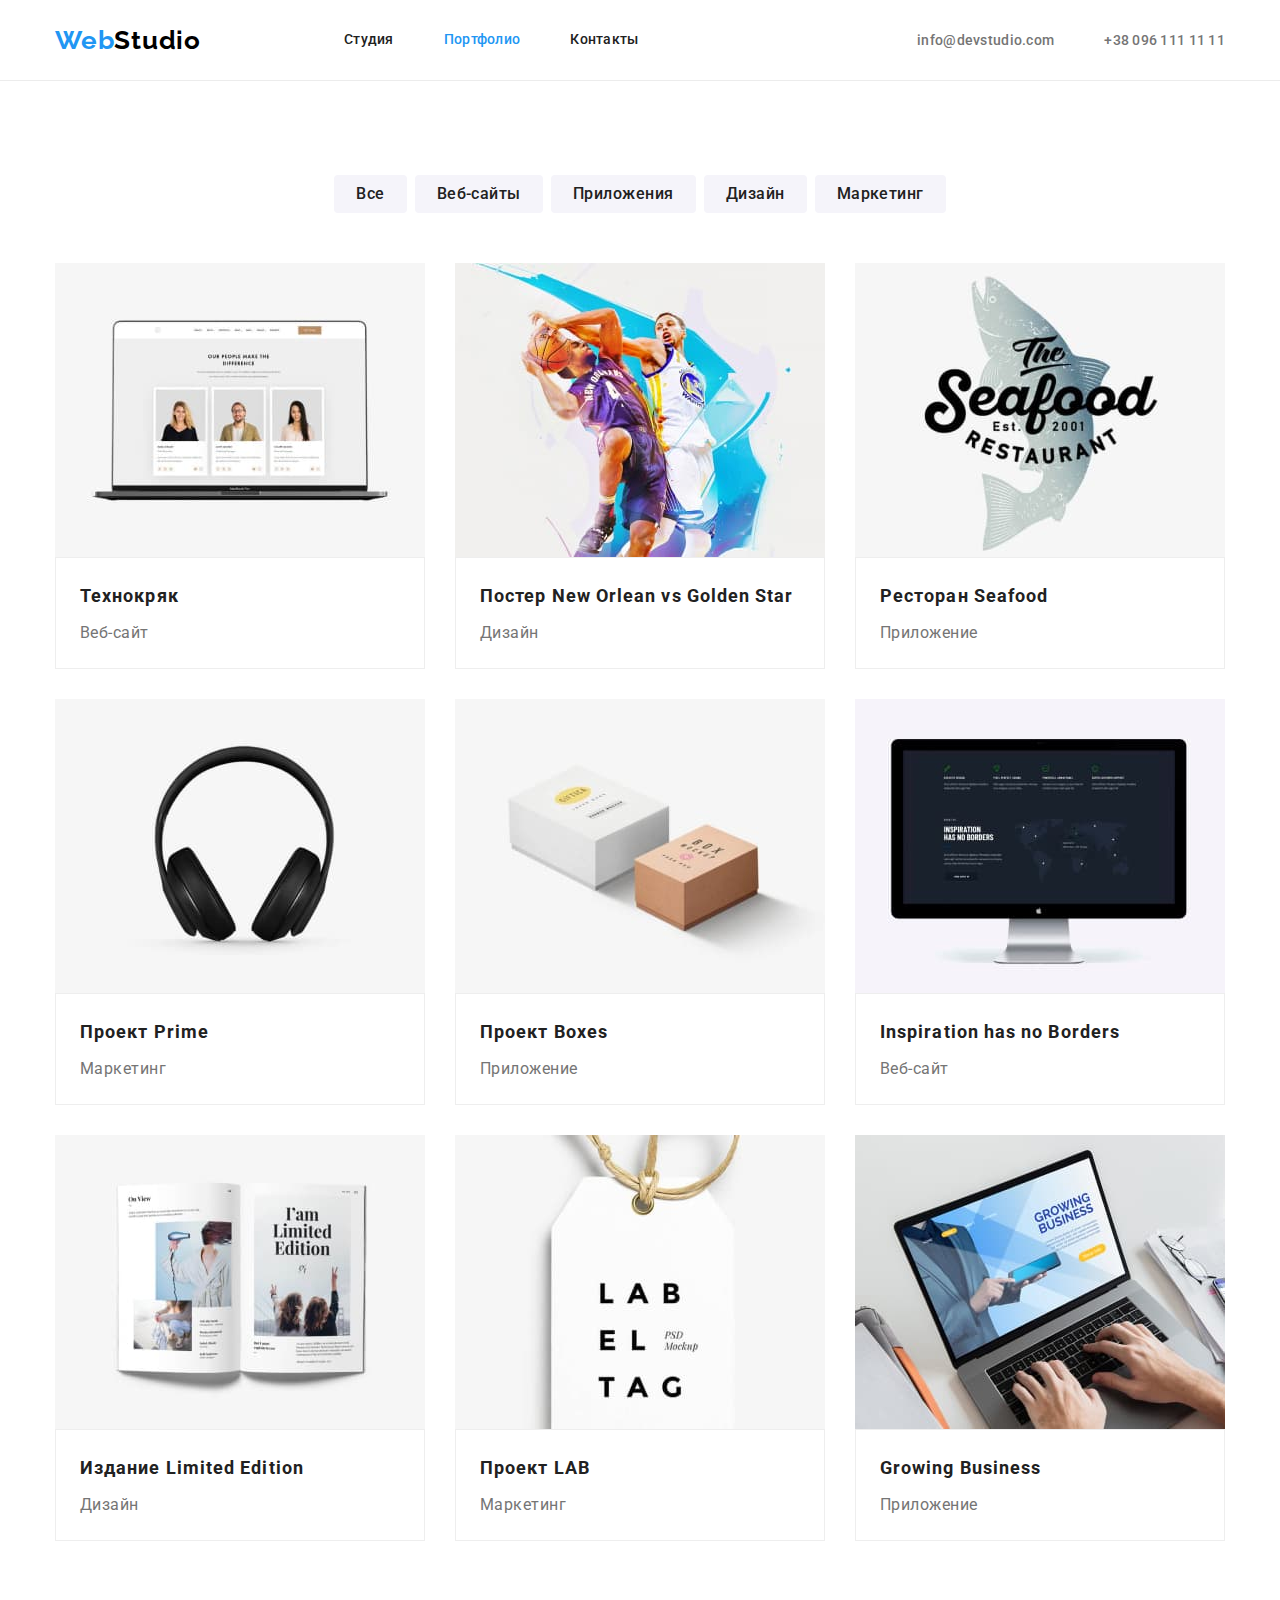
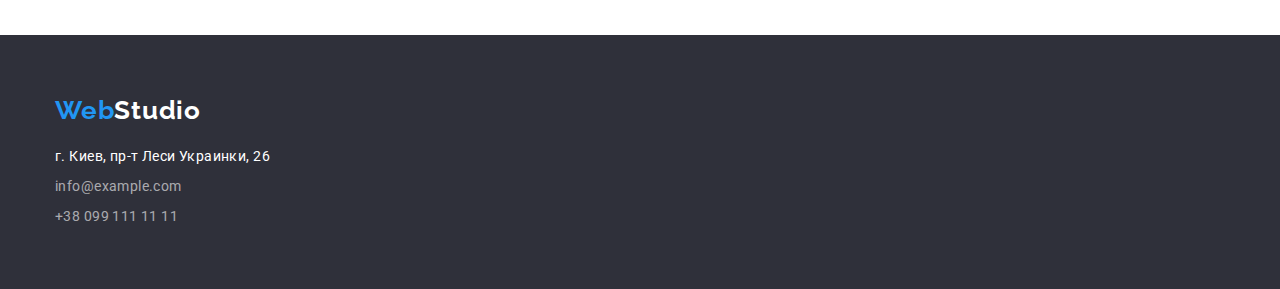
==== portfolio.html @ bd3e3b7b "start" ====
<!DOCTYPE html>
<html lang="ru">

<head>
    <meta charset="UTF-8">
    <meta http-equiv="X-UA-Compatible" content="IE=edge">
    <meta name="viewport" content="width=device-width, initial-scale=1.0">
    <link rel="stylesheet" href="https://cdnjs.cloudflare.com/ajax/libs/modern-normalize/1.1.0/modern-normalize.css" integrity="sha512-Y0MM+V6ymRKN2zStTqzQ227DWhhp4Mzdo6gnlRnuaNCbc+YN/ZH0sBCLTM4M0oSy9c9VKiCvd4Jk44aCLrNS5Q==" crossorigin="anonymous" referrerpolicy="no-referrer" />
    <link rel="preconnect" href="https://fonts.googleapis.com">
    <link rel="preconnect" href="https://fonts.gstatic.com" crossorigin>
    <link href="https://fonts.googleapis.com/css2?family=Raleway:wght@700&family=Roboto:wght@400;500;700;900&display=swap" rel="stylesheet">
    <link rel="stylesheet" href="./css/styles..css">
    <title>Портфолио</title>
</head>
<body class="body">
    <!--Шапка сайта-->
    <header class="header">
        <div class="container header-container">
            <nav class="navigation">
                <ul class="nav-list list">
                    <li class="nav-item">
                        <a class="logo-link link" href="/">
                            <span class="web">Web</span><span class="studio">Studio</span>
                        </a>
                    </li>
                    <li class="nav-item">
                        <a class="nav-item-link link" href="./index.html">
                            Студия
                        </a>
                    </li>
                    <li class="nav-item">
                        <a class="nav-item-link link linkcurrent" href="./portfolio.html">
                            Портфолио
                        </a>
                    </li>
                    <li class="nav-item">
                        <a class="nav-item-link link" href="#">
                            Контакты
                        </a>
                    </li>
                </ul>
            </nav>
            <ul class="contacts-list list">
                <li class="contacts-item">
                    <a class="contacts-item-link link" href="mailto:info@devstudio.com">
                        info@devstudio.com
                    </a>
                </li>
                <li class="contacts-item">
                    <a class="contacts-item-link link" href="tel:+380961111111">
                        +38 096 111 11 11
                    </a>
                </li>
            </ul>
        </div>
    </header>
    <main>
        <!-- Портфолио -->
        <section class="section portfolio">
            <div class="container cards">
                <h1 class="visually-hidden">Портфолио</h1>
                    <!-- Фильтр портфолио -->
                <ul class="portfolio-filter list">
                    <li class="filter-item">
                        <button class="filter-btn" type="button">
                            Все
                        </button>
                    </li>
                    <li class="filter-item">
                        <button class="filter-btn" type="button">
                            Веб-сайты
                        </button>
                    </li>
                    <li class="filter-item">
                        <button class="filter-btn" type="button">
                            Приложения
                        </button>
                    </li>
                    <li class="filter-item">
                        <button class="filter-btn" type="button">
                            Дизайн
                        </button>
                    </li>
                    <li class="filter-item">
                        <button class="filter-btn" type="button">
                            Маркетинг
                        </button>
                    </li>
                </ul>
                <!-- Галерея -->
                <ul class="work-examples-list  list">
                    <li class="examples-list-item">
                        <article>
                            <div class="card-thumb">
                                <img src="./images/tehnocrack(1).jpg" alt="макбук с открытым сайтом Технокряк" width="370" height="294">
                            </div>
                            <div class="card-content">
                                <h2 class="examples-item-title">Технокряк</h2>
                                <p class="examples-item-text">Веб-сайт</p>
                            </div>
                        </article>
                    </li>
                    <li class="examples-list-item">
                        <article>
                            <div class="card-thumb">
                                <img src="./images/posterNewOrleanvsGoldenStar(1).jpg" alt="Постер New Orlean vs Golden Star" width="370" height="294">
                            </div>
                            <div class="card-content">
                                <h2 class="examples-item-title">Постер New Orlean vs Golden Star</h2>
                                <p class="examples-item-text">Дизайн</p>
                            </div>
                        </article>
                    </li>
                    <li class="examples-list-item">
                        <article>
                            <div class="card-thumb">
                                <img src="./images/restoranSeafood(1).jpg" alt="ресторан Seafood" width="370" height="294">
                            </div>
                            <div class="card-content">
                                <h2 class="examples-item-title">Ресторан Seafood</h2>
                                <p class="examples-item-text">Приложение</p>
                            </div>
                        </article>
                    </li>
                    <li class="examples-list-item">
                        <article>
                            <div class="card-thumb">
                                <img src="./images/ProjectPrime(1).jpg" alt="Проект Prime" width="370" height="294">
                            </div>
                            <div class="card-content">
                                <h2 class="examples-item-title">Проект Prime</h2>
                                <p class="examples-item-text">Маркетинг</p>
                            </div>
                        </article>
                    </li>
                    <li class="examples-list-item">
                        <article>
                            <div class="card-thumb">
                                <img src="./images/ProjectBoxes(1).jpg" alt="Проект Boxes" width="370" height="294">
                            </div>
                            <div class="card-content">
                                <h2 class="examples-item-title">Проект Boxes</h2>
                                <p class="examples-item-text">Приложение</p>
                            </div>
                        </article>
                    </li>
                    <li class="examples-list-item">
                        <article>
                            <div class="card-thumb">
                                <img src="./images/InspirationHasNoBorders(1).jpg" alt="Inspiration has no Borders" width="370" height="294">
                            </div>
                            <div class="card-content">
                                <h2 class="examples-item-title">Inspiration has no Borders</h2>
                                <p class="examples-item-text">Веб-сайт</p>
                            </div>
                        </article>
                    </li>
                    <li class="examples-list-item">
                        <article>
                            <div class="card-thumb">
                                <img src="./images/isdanieLimitedEdition(1).jpg" alt="Издание Limited Edition" width="370" height="294">
                            </div>
                            <div class="card-content">
                                <h2 class="examples-item-title">Издание Limited Edition</h2>
                                <p class="examples-item-text">Дизайн</p>
                            </div>
                        </article>
                    </li>
                    <li class="examples-list-item">
                        <article>
                            <div class="card-thumb">
                                <img src="./images/ProjectLAB(1).jpg" alt="Проект LAB" width="370" height="294">
                            </div>
                            <div class="card-content">
                                <h2 class="examples-item-title">Проект LAB</h2>
                                <p class="examples-item-text">Маркетинг</p>
                            </div>
                        </article>
                    </li>
                    <li class="examples-list-item">
                        <article>
                            <div class="card-thumb">
                                <img src="./images/GrowingBusiness(1).jpg" alt="Growing Business" width="370" height="294">
                            </div>
                            <div class="card-content">
                                <h2 class="examples-item-title">Growing Business</h2>
                                <p class="examples-item-text">Приложение</p>
                            </div>
                        </article>
                    </li>
                </ul>
            </div>
        </section>
    </main>
    <!--Футер-->
    <footer class="footer">
        <div class="container">
            <a class="footer-logo-link logo-link link" href="/"><span class="web">Web</span><span class="footer-studio">Studio</span></a>
            <address class="address">
                <ul class="address-list list">
                    <li class="address-item">
                        <a class="address-item-link link address-text" href="#">г. Киев, пр-т Леси Украинки, 26</a>
                    </li>
                    <li class="address-item">
                        <a class="address-item-link link" href="mailto:info@example.com">info@example.com</a>
                    </li>
                    <li class="address-item">
                        <a class="address-item-link link footer-tel" href="tel:+380991111111">+38 099 111 11 11</a>
                    </li>
                </ul>
            </address>
        </div>
    </footer>
</body>
</html>
---- css/styles..css ----
/* INDEX OR STUDIO */

:root {
  --body-bg-color: #ffffff;
  --body-color: #757575;

  --title-text-color: #212121;

  --accent-color: #2196f3;
  --accent-text-color: #ffffff;

  --hero-text-color: #ffffff;
  --hero-bg-color: #2f303a;
  --hero-button-color: #ffffff;
  --hero-button-bg-color: #2196f3;

  --nav-link-color: #212121;
  --contact-link-color: #757575;
  --btn-text-color: #212121;
  --header-border-bottom: #ececec;

  --team-bg-color: #f5f4fa;
  --team-card-background: #ffffff;

  --footer-bg-color: #2f303a;
  --footer-address-text: #ffffff;
  --footer-studio-color: #ffffff;
  --black: #000000;

  --btn-box-shadow: 0px 3px 1px rgba(0, 0, 0, 0.1), 0px 1px 2px rgba(0, 0, 0, 0.08),
    0px 2px 2px rgba(0, 0, 0, 0.12);
  --hero-button-shadow: 0px 4px 4px rgba(0, 0, 0, 0.15);

  --products-shadow: 0px 1px 1px rgba(0, 0, 0, 0.12), 0px 4px 4px rgba(0, 0, 0, 0.06),
    1px 4px 6px rgba(0, 0, 0, 0.16);

  --btn-border-radius: 4px;

  --filter-btn-background: #f5f4fa;

  --examples-list-item-border: #eeeeee;
  --card-content-border: #eeeeee;
}

p,
h1,
h2,
h3,
h4,
h5,
h6,
ul {
  margin: 0;
  padding: 0;
}

button {
  cursor: pointer;
  border: none;
  outline: none;
}

img {
  display: block;
  max-width: 100%;
  height: auto;
}

.container {
  width: 1200px;
  padding-left: 15px;
  padding-right: 15px;
  margin: 0 auto;
}

.section {
  padding-top: 94px;
  padding-bottom: 94px;
}

body {
  background-color: var(--body-bg-color);
  color: var(--body-color);
  font-family: Roboto, sans-serif;
}

.list {
  list-style: none;
}

.link {
  text-decoration: none;
  outline: none;
}

.visually-hidden {
  position: absolute;
  white-space: nowrap;
  width: 1px;
  height: 1px;
  overflow: hidden;
  border: 0;
  padding: 0;
  clip: rect(0 0 0 0);
  clip-path: inset(50%);
  margin: -1px;
}

/* HEADER-NAVIGATION */

.web {
  color: var(--accent-color);
}

.studio {
  color: var(--black);
}

.logo-link {
  display: block;
  font-family: Raleway, sans-serif;
  font-style: normal;
  font-weight: 700;
  font-size: 26px;
  line-height: 1.19;
  letter-spacing: 0.03em;
  margin-right: 93px;
}

.header {
  border-bottom: 1px solid var(--header-border-bottom);
  /* height: 80px; */

  align-content: center;
}

.header-container {
  display: flex;
  /* height: 100%; */
  align-items: stretch;
}

.navigation {
  display: flex;
  align-items: center;
}

.nav-list {
  display: flex;
  align-items: center;
}

.nav-item-link {
  display: block;
  color: var(--nav-link-color);
  font-weight: 500;
  font-size: 14px;
  line-height: 1.14;
  letter-spacing: 0.02em;
  /* height: 100%; */

  padding-top: 32px;
  padding-bottom: 32px;
}
.nav-item:last-child {
  margin-right: 0px;
}

.nav-item {
  margin-right: 50px;
}

.nav-item-link:hover,
.contacts-item-link:hover,
.nav-item-link:focus,
.contacts-item-link:focus {
  color: var(--accent-color);
}

.linkcurrent {
  color: var(--accent-color);
}

.contacts-list {
  margin-left: auto;
  display: flex;
  align-items: center;

  justify-content: center;
}

.contacts-item:not(:last-child) {
  margin-right: 50px;
}

.contacts-item-link {
  font-weight: 500;
  font-size: 14px;
  line-height: 1.14;
  letter-spacing: 0.02em;
  color: var(--contact-link-color);
  padding-top: 32px;
  padding-bottom: 32px;

  text-align: center;
}

/* HERO */

.hero {
  background-color: var(--hero-bg-color);
  padding: 0;
  padding-top: 200px;
  padding-bottom: 200px;
}

.hero-text {
  font-weight: 900;
  font-size: 44px;
  line-height: 1.36;
  text-align: center;
  letter-spacing: 0.06em;
  text-transform: uppercase;
  color: var(--hero-text-color);
  width: 696px;
  margin: 0 auto 30px;
}

.hero-button {
  font-family: inherit;
  font-weight: 700;
  font-size: 16px;
  line-height: 1.88;
  letter-spacing: 0.06em;
  color: var(--hero-button-color);
  min-width: 200px;
  height: 50px;
  display: flex;
  justify-content: center;
  align-items: center;
  margin: 0 auto;
  background-color: var(--hero-button-bg-color);
  border-radius: var(--btn-border-radius);
  box-shadow: var(--hero-button-shadow);
}

.hero-button:hover,
.hero-button:focus {
  /* background-color: var(--accent-color);
  color: var(--accent-text-color); */
}

/* features */

.features {
}

.features-list {
  display: flex;
  flex-wrap: wrap;
  margin-right: -30px;
  margin-bottom: -30px;
}
.features-item {
  flex-basis: calc(100% / 4 - 30px);
}
.features-item:not(:last-child) {
  margin-right: 30px;
  margin-bottom: 30px;
}

.features-title {
  font-weight: 700;
  font-size: 14px;
  line-height: 1.14;
  letter-spacing: 0.03em;
  text-transform: uppercase;
  color: var(--title-text-color);
  margin-bottom: 10px;
}

.features-item-text {
  font-size: 14px;
  line-height: 1.71;
  letter-spacing: 0.03em;
}

/* OUR WORK */

.our-work {
  padding: 0;
  padding-bottom: 94px;
}

.our-work-title {
  font-weight: 700;
  font-size: 36px;
  line-height: 1.17;
  text-align: center;
  letter-spacing: 0.03em;
  color: var(--title-text-color);
  margin-bottom: 50px;
}

.our-work-list {
  display: flex;
  flex-wrap: wrap;
  margin-right: -30px;
  margin-bottom: -30px;
}

.our-work-item {
  flex-basis: calc(100% / 3 - 30px);
}

.our-work-item:not(:last-child) {
  margin-right: 30px;
  margin-bottom: 30px;
}

/* TEAM */

.team {
  background-color: var(--team-bg-color);
}

.team-title {
  font-weight: 700;
  font-size: 36px;
  line-height: 1.17;
  text-align: center;
  letter-spacing: 0.03em;
  color: var(--title-text-color);
  margin-bottom: 50px;
}

.team-list {
  display: flex;
  flex-wrap: wrap;
  margin-right: -30px;
  margin-bottom: -30px;
}

.team-item:not(:last-child) {
  margin-right: 30px;
  margin-bottom: 30px;
}

.team-item {
  flex-basis: calc(100% / 4 - 30px);
}

.team-card {
  display: block;

  width: 270px;
  height: 368px;

  background: var(--team-card-background);
  box-shadow: 0px 1px 3px rgba(0, 0, 0, 0.12), 0px 1px 1px rgba(0, 0, 0, 0.14),
    0px 2px 1px rgba(0, 0, 0, 0.2);
  border-radius: 0px 0px 4px 4px;
}

.card-text {
  /* font-size: 16px; */
  line-height: 1.19;
  text-align: center;
  letter-spacing: 0.03em;
  padding: 30px 10px;
}

.team-item-title {
  font-size: 16px;
  font-weight: 500;
  color: var(--title-text-color);
}

.team-item-desc {
  font-size: 16px;
  margin-top: 10px;
}

/* FOOTER */

.footer {
  display: block;
  background-color: var(--footer-bg-color);
  padding-top: 60px;
  padding-bottom: 60px;
}

.address-list {
  display: block;
}

.footer-logo-link {
  margin: 0;
  margin-bottom: 20px;
}

.address-item-link {
  display: block;
  font-style: normal;
  font-weight: 400;
  font-size: 14px;
  line-height: 1.71;
  letter-spacing: 0.03em;
  color: rgba(255, 255, 255, 0.6);
}

.address-text {
  font-style: normal;
  font-weight: 400;
  font-size: 14px;
  line-height: 1.71;
  letter-spacing: 0.03em;
  color: var(--footer-address-text);
}

.address-item:last-child {
  margin-bottom: 0;
}

.address-item {
  margin-bottom: 6px;
}

.address-item-link:hover,
.address-item-link:focus {
  color: var(--accent-color);
}

.footer-studio {
  color: var(--footer-studio-color);
  font-family: Raleway, sans-serif;
  font-style: normal;
  font-weight: 700;
  font-size: 26px;
  line-height: 1.19;
  letter-spacing: 0.03em;
}

/* PORTFOLIO */

.portfolio {
  display: block;
  /* padding: 94px 0; */
}

/* FILTER BTN */

.portfolio-filter {
  display: flex;
  flex-wrap: wrap;
  justify-content: center;
  margin-right: -8px;
  /* margin-bottom: -8px; */
  min-width: 611px;
}

.filter-item {
  display: inline-flex;
  margin-right: 8px;
  /* margin-bottom: 8px; */
}

.filter-btn {
  cursor: pointer;
  font-family: inherit;
  font-weight: 500;
  font-size: 16px;
  line-height: 1.62;
  text-align: center;
  letter-spacing: 0.03em;
  color: var(--btn-text-color);
  background: var(--filter-btn-background);
  padding: 6px 22px;

  /* box-shadow: var(--btn-box-shadow); */
  border-radius: var(--btn-border-radius);
}

.filter-btn:hover,
.filter-btn:focus {
  background-color: var(--accent-color);
  color: var(--accent-text-color);
  box-shadow: var(--btn-box-shadow);
}

/* GALLERY */

.work-examples-list {
  display: flex;

  flex-wrap: wrap;
  margin-top: 50px;
  margin-right: -30px;
  margin-bottom: -30px;
}

.examples-list-item {
  flex-basis: calc(100% / 3 - 30px);
  margin-right: 30px;
  margin-bottom: 30px;
}

.card-thumb {
}

.card-content {
  padding: 20px 24px;
  border: 1px solid var(--card-content-border);
}

.examples-item-title {
  font-weight: 700;
  font-size: 18px;
  line-height: 2;
  letter-spacing: 0.06em;
  color: var(--title-text-color);
  margin-bottom: 4px;
}

.examples-item-text {
  font-size: 16px;
  line-height: 1.87;
  letter-spacing: 0.03em;
}
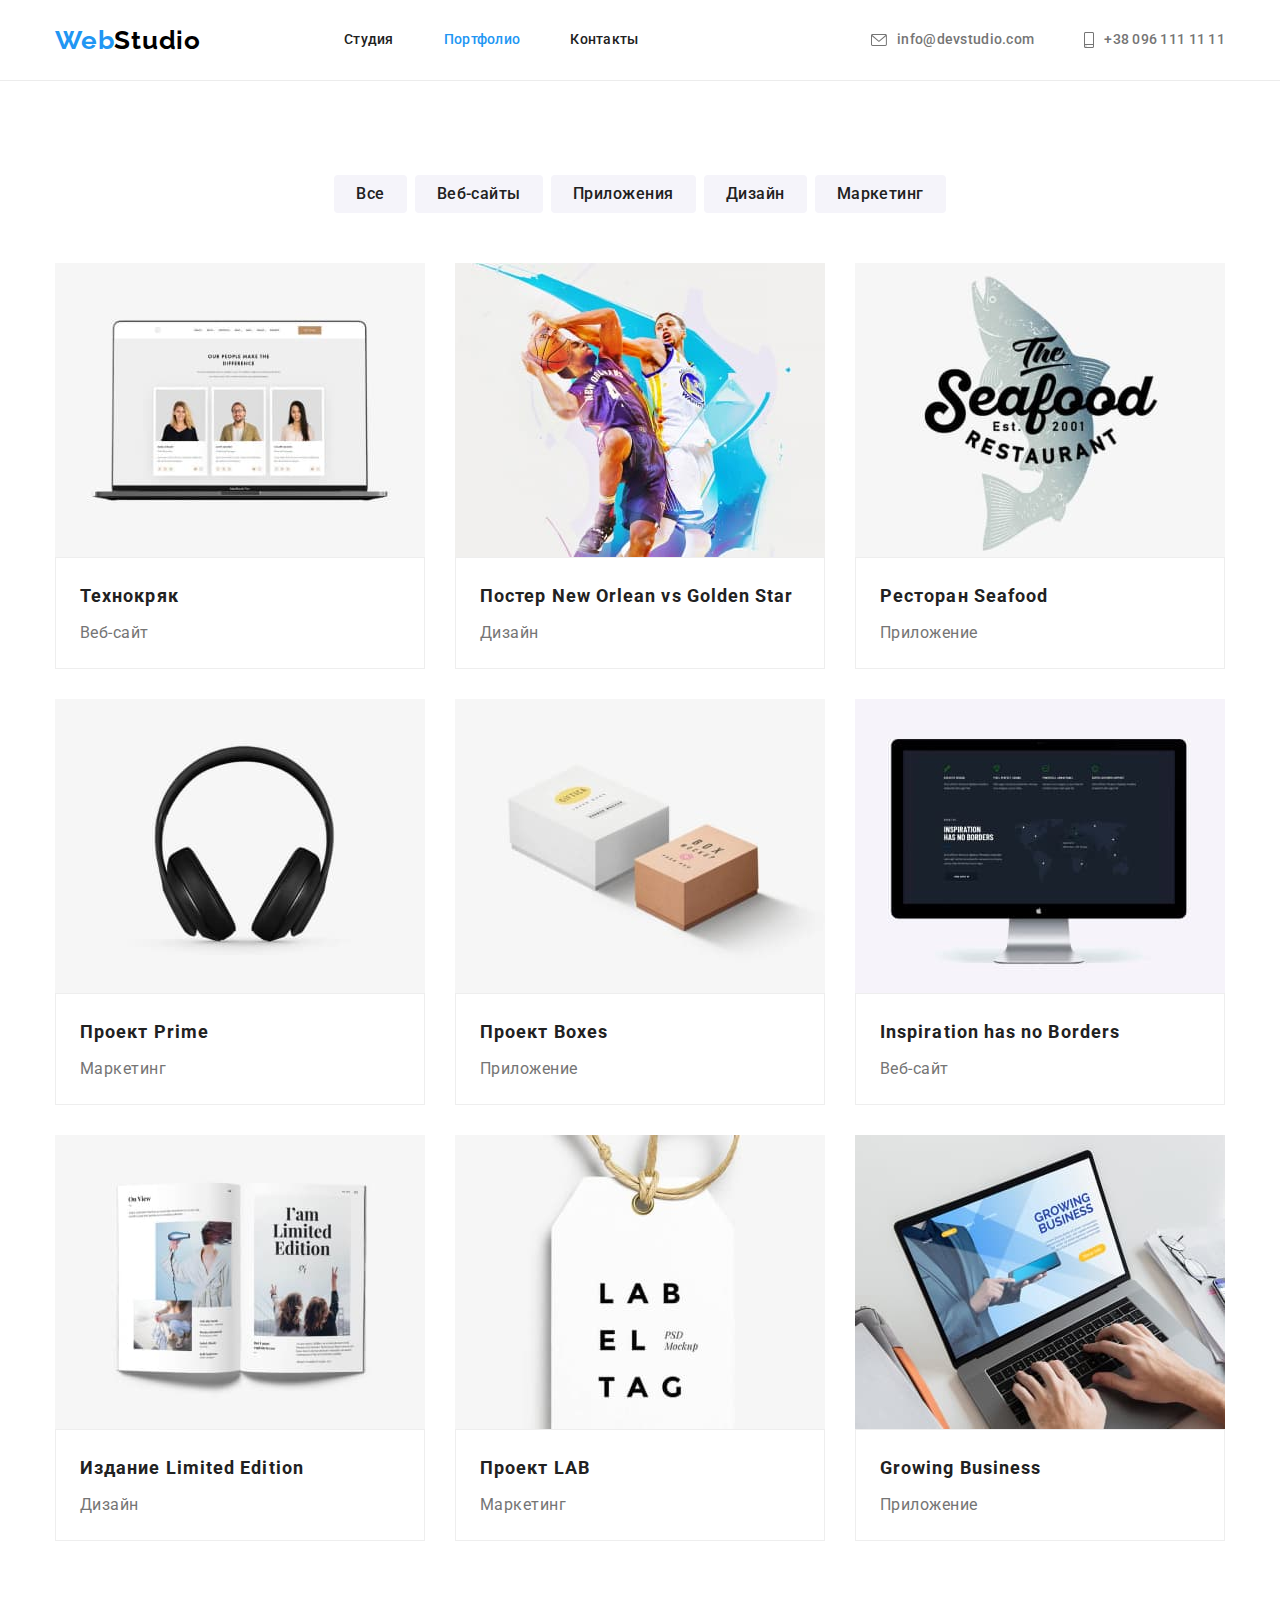
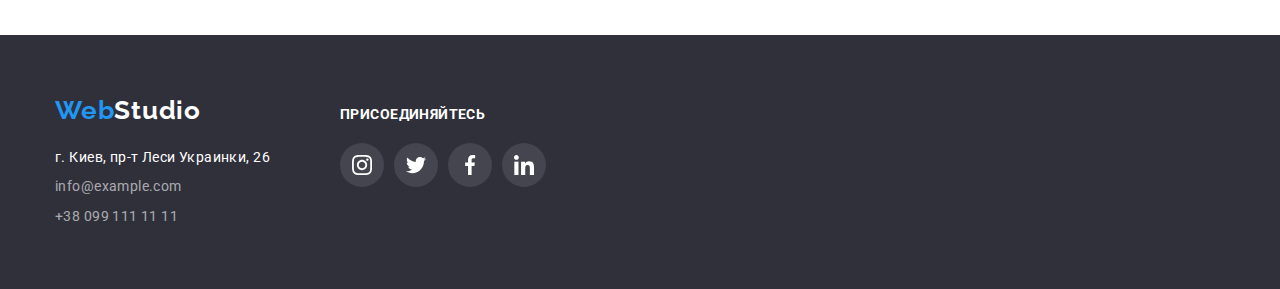
==== commit d2d849d0: "final fix before mentor" ====
--- a/portfolio.html
+++ b/portfolio.html
@@ -43,11 +43,17 @@
             <ul class="contacts-list list">
                 <li class="contacts-item">
                     <a class="contacts-item-link link" href="mailto:info@devstudio.com">
+                        <svg class="contacts-social-icon" width="16" height="12">
+                            <use href="./images/icons.svg#icon-envelope"></use>
+                        </svg>
                         info@devstudio.com
                     </a>
                 </li>
                 <li class="contacts-item">
                     <a class="contacts-item-link link" href="tel:+380961111111">
+                        <svg class="contacts-social-icon" width="10" height="16">
+                            <use href="./images/icons.svg#icon-smartphone"></use>
+                        </svg>
                         +38 096 111 11 11
                     </a>
                 </li>
@@ -89,8 +95,8 @@
                 </ul>
                 <!-- Галерея -->
                 <ul class="work-examples-list  list">
-                    <li class="examples-list-item">
-                        <article>
+                    <li class="examples-list-item list">
+                        <a href="" class="examples-list-link link">
                             <div class="card-thumb">
                                 <img src="./images/tehnocrack(1).jpg" alt="макбук с открытым сайтом Технокряк" width="370" height="294">
                             </div>
@@ -98,95 +104,95 @@
                                 <h2 class="examples-item-title">Технокряк</h2>
                                 <p class="examples-item-text">Веб-сайт</p>
                             </div>
-                        </article>
-                    </li>
-                    <li class="examples-list-item">
-                        <article>
-                            <div class="card-thumb">
-                                <img src="./images/posterNewOrleanvsGoldenStar(1).jpg" alt="Постер New Orlean vs Golden Star" width="370" height="294">
+                        </a>
+                    </li>
+                    <li class="examples-list-item list">
+                        <a href="" class="examples-list-link link">
+                            <div class="card-thumb">
+                                <img src="./images/poster-new-orlean-vs-golden-star1.jpg" alt="Постер New Orlean vs Golden Star" width="370" height="294">
                             </div>
                             <div class="card-content">
                                 <h2 class="examples-item-title">Постер New Orlean vs Golden Star</h2>
                                 <p class="examples-item-text">Дизайн</p>
                             </div>
-                        </article>
-                    </li>
-                    <li class="examples-list-item">
-                        <article>
-                            <div class="card-thumb">
-                                <img src="./images/restoranSeafood(1).jpg" alt="ресторан Seafood" width="370" height="294">
+                        </a>
+                    </li>
+                    <li class="examples-list-item">
+                        <a href="" class="examples-list-link link">
+                            <div class="card-thumb">
+                                <img src="./images/restoran-seafood1.jpg" alt="ресторан Seafood" width="370" height="294">
                             </div>
                             <div class="card-content">
                                 <h2 class="examples-item-title">Ресторан Seafood</h2>
                                 <p class="examples-item-text">Приложение</p>
                             </div>
-                        </article>
-                    </li>
-                    <li class="examples-list-item">
-                        <article>
-                            <div class="card-thumb">
-                                <img src="./images/ProjectPrime(1).jpg" alt="Проект Prime" width="370" height="294">
+                        </a>
+                    </li>
+                    <li class="examples-list-item">
+                        <a href="" class="examples-list-link link">
+                            <div class="card-thumb">
+                                <img src="./images/project-prime1.jpg" alt="Проект Prime" width="370" height="294">
                             </div>
                             <div class="card-content">
                                 <h2 class="examples-item-title">Проект Prime</h2>
                                 <p class="examples-item-text">Маркетинг</p>
                             </div>
-                        </article>
-                    </li>
-                    <li class="examples-list-item">
-                        <article>
-                            <div class="card-thumb">
-                                <img src="./images/ProjectBoxes(1).jpg" alt="Проект Boxes" width="370" height="294">
+                        </a>
+                    </li>
+                    <li class="examples-list-item">
+                        <a href="" class="examples-list-link link">
+                            <div class="card-thumb">
+                                <img src="./images/project-boxes1.jpg" alt="Проект Boxes" width="370" height="294">
                             </div>
                             <div class="card-content">
                                 <h2 class="examples-item-title">Проект Boxes</h2>
                                 <p class="examples-item-text">Приложение</p>
                             </div>
-                        </article>
-                    </li>
-                    <li class="examples-list-item">
-                        <article>
-                            <div class="card-thumb">
-                                <img src="./images/InspirationHasNoBorders(1).jpg" alt="Inspiration has no Borders" width="370" height="294">
+                        </a>
+                    </li>
+                    <li class="examples-list-item">
+                        <a href="" class="examples-list-link link">
+                            <div class="card-thumb">
+                                <img src="./images/inspiration-has-no-borders1.jpg" alt="Inspiration has no Borders" width="370" height="294">
                             </div>
                             <div class="card-content">
                                 <h2 class="examples-item-title">Inspiration has no Borders</h2>
                                 <p class="examples-item-text">Веб-сайт</p>
                             </div>
-                        </article>
-                    </li>
-                    <li class="examples-list-item">
-                        <article>
-                            <div class="card-thumb">
-                                <img src="./images/isdanieLimitedEdition(1).jpg" alt="Издание Limited Edition" width="370" height="294">
+                        </a>
+                    </li>
+                    <li class="examples-list-item">
+                        <a href="" class="examples-list-link link">
+                            <div class="card-thumb">
+                                <img src="./images/isdanie-limited-edition1.jpg" alt="Издание Limited Edition" width="370" height="294">
                             </div>
                             <div class="card-content">
                                 <h2 class="examples-item-title">Издание Limited Edition</h2>
                                 <p class="examples-item-text">Дизайн</p>
                             </div>
-                        </article>
-                    </li>
-                    <li class="examples-list-item">
-                        <article>
-                            <div class="card-thumb">
-                                <img src="./images/ProjectLAB(1).jpg" alt="Проект LAB" width="370" height="294">
+                        </a>
+                    </li>
+                    <li class="examples-list-item">
+                        <a href="" class="examples-list-link link">
+                            <div class="card-thumb">
+                                <img src="./images/project-lab1.jpg" alt="Проект LAB" width="370" height="294">
                             </div>
                             <div class="card-content">
                                 <h2 class="examples-item-title">Проект LAB</h2>
                                 <p class="examples-item-text">Маркетинг</p>
                             </div>
-                        </article>
-                    </li>
-                    <li class="examples-list-item">
-                        <article>
-                            <div class="card-thumb">
-                                <img src="./images/GrowingBusiness(1).jpg" alt="Growing Business" width="370" height="294">
+                        </a>
+                    </li>
+                    <li class="examples-list-item">
+                        <a href="" class="examples-list-link link">
+                            <div class="card-thumb">
+                                <img src="./images/growing-business1.jpg" alt="Growing Business" width="370" height="294">
                             </div>
                             <div class="card-content">
                                 <h2 class="examples-item-title">Growing Business</h2>
                                 <p class="examples-item-text">Приложение</p>
                             </div>
-                        </article>
+                        </a>
                     </li>
                 </ul>
             </div>
@@ -194,21 +200,59 @@
     </main>
     <!--Футер-->
     <footer class="footer">
-        <div class="container">
-            <a class="footer-logo-link logo-link link" href="/"><span class="web">Web</span><span class="footer-studio">Studio</span></a>
-            <address class="address">
-                <ul class="address-list list">
-                    <li class="address-item">
-                        <a class="address-item-link link address-text" href="#">г. Киев, пр-т Леси Украинки, 26</a>
-                    </li>
-                    <li class="address-item">
-                        <a class="address-item-link link" href="mailto:info@example.com">info@example.com</a>
-                    </li>
-                    <li class="address-item">
-                        <a class="address-item-link link footer-tel" href="tel:+380991111111">+38 099 111 11 11</a>
-                    </li>
-                </ul>
-            </address>
+        <div class="container footer-container">
+            <div class="footer-address">
+                <a class="footer-logo-link logo-link link" href="/"><span class="web">Web</span><span
+                        class="footer-studio">Studio</span></a>
+                <address class="address">
+                    <ul class="address-list list">
+                        <li class="address-item">
+                            <a class="address-item-link link address-text" href="#">г. Киев, пр-т Леси Украинки, 26</a>
+                        </li>
+                        <li class="address-item">
+                            <a class="address-item-link link" href="mailto:info@example.com">info@example.com</a>
+                        </li>
+                        <li class="address-item">
+                            <a class="address-item-link link footer-tel" href="tel:+380991111111">+38 099 111 11 11</a>
+                        </li>
+                    </ul>
+                </address>
+            </div>
+            <div class="footer-social">
+                <h3 class="footer-social-title">
+                    присоединяйтесь
+                </h3>
+                <ul class="footer-social-list list">
+                    <li class="footer-social-item">
+                        <a href="" class="footer-social-link link">
+                            <svg class="footer-social-icon" width="20" height="20">
+                                <use href="./images/icons.svg#icon-instagram"></use>
+                            </svg>
+                        </a>
+                    </li>
+                    <li class="footer-social-item">
+                        <a href="" class="footer-social-link link">
+                            <svg class="footer-social-icon" width="20" height="20">
+                                <use href="./images/icons.svg#icon-twitter"></use>
+                            </svg>
+                        </a>
+                    </li>
+                    <li class="footer-social-item">
+                        <a href="" class="footer-social-link link">
+                            <svg class="footer-social-icon" width="20" height="20">
+                                <use href="./images/icons.svg#icon-facebook"></use>
+                            </svg>
+                        </a>
+                    </li>
+                    <li class="footer-social-item">
+                        <a href="" class="footer-social-link link">
+                            <svg class="footer-social-icon" width="20" height="20">
+                                <use href="./images/icons.svg#icon-linkedin"></use>
+                            </svg>
+                        </a>
+                    </li>
+                </ul>
+            </div>
         </div>
     </footer>
 </body>
--- a/css/styles..css
+++ b/css/styles..css
@@ -11,6 +11,7 @@
 
   --hero-text-color: #ffffff;
   --hero-bg-color: #2f303a;
+  --hero-bg-color-new: #c4c4c4;
   --hero-button-color: #ffffff;
   --hero-button-bg-color: #2196f3;
 
@@ -21,11 +22,18 @@
 
   --team-bg-color: #f5f4fa;
   --team-card-background: #ffffff;
+  --team-social-link-bg-color: #ffffff;
+
+  --clients-list-link-border: #afb1b8;
+  --team-social-icon-color: #afb1b8;
 
   --footer-bg-color: #2f303a;
   --footer-address-text: #ffffff;
   --footer-studio-color: #ffffff;
+  --footer-social-title-color: #ffffff;
+  --footer-social-link-bg: rgba(255, 255, 255, 0.1);
   --black: #000000;
+  --footer-social-icon-color: #ffffff;
 
   --btn-box-shadow: 0px 3px 1px rgba(0, 0, 0, 0.1), 0px 1px 2px rgba(0, 0, 0, 0.08),
     0px 2px 2px rgba(0, 0, 0, 0.12);
@@ -185,7 +193,6 @@
   margin-left: auto;
   display: flex;
   align-items: center;
-
   justify-content: center;
 }
 
@@ -201,17 +208,31 @@
   color: var(--contact-link-color);
   padding-top: 32px;
   padding-bottom: 32px;
-
-  text-align: center;
+  display: flex;
+  align-items: center;
+  justify-content: center;
+}
+
+.contacts-social-icon {
+  margin-right: 10px;
+  fill: currentColor;
 }
 
 /* HERO */
 
 .hero {
-  background-color: var(--hero-bg-color);
+  background-color: var(--hero-bg-color-new);
   padding: 0;
   padding-top: 200px;
   padding-bottom: 200px;
+  background-image: linear-gradient(rgba(47, 48, 58, 0.4), rgba(47, 48, 58, 0.4)),
+    url(../images/bg-img1.jpg);
+  background-repeat: no-repeat;
+  background-position: center;
+  background-size: cover;
+  max-width: 1600px;
+  margin-left: auto;
+  margin-right: auto;
 }
 
 .hero-text {
@@ -269,6 +290,20 @@
   margin-bottom: 30px;
 }
 
+.features-item-rectangle {
+  width: 270px;
+  height: 120px;
+  border-radius: 4px;
+  background: #f5f4fa;
+  margin-bottom: 30px;
+  display: flex;
+  align-items: center;
+  justify-content: center;
+}
+
+.features-item-icon {
+}
+
 .features-title {
   font-weight: 700;
   font-size: 14px;
@@ -354,7 +389,7 @@
   display: block;
 
   width: 270px;
-  height: 368px;
+  height: 428px;
 
   background: var(--team-card-background);
   box-shadow: 0px 1px 3px rgba(0, 0, 0, 0.12), 0px 1px 1px rgba(0, 0, 0, 0.14),
@@ -379,24 +414,130 @@
 .team-item-desc {
   font-size: 16px;
   margin-top: 10px;
+  margin-bottom: 16px;
+}
+
+.team-social-list {
+  display: flex;
+  justify-content: center;
+}
+
+.team-social-item {
+  width: 44px;
+  height: 44px;
+}
+
+.team-social-item + .team-social-item {
+  margin-left: 10px;
+}
+
+.team-social-link {
+  width: 100%;
+  height: 100%;
+  border-radius: 50%;
+  display: flex;
+  align-items: center;
+  justify-content: center;
+  background-color: var(--team-social-link-bg-color);
+}
+
+.team-social-icon {
+  fill: var(--team-social-icon-color);
+}
+
+.team-social-link:hover,
+.team-social-link:focus {
+  background-color: var(--accent-color);
+}
+
+.team-social-link:hover .team-social-icon,
+.team-social-link:focus .team-social-icon {
+  fill: var(--accent-text-color);
+}
+
+/* CLIENTS */
+
+.clients-title {
+  font-weight: 700;
+  font-size: 36px;
+  line-height: 1.17;
+  text-align: center;
+  letter-spacing: 0.03em;
+
+  color: var(--title-text-color);
+  margin-bottom: 50px;
+}
+
+.clients-list {
+  display: flex;
+  justify-content: center;
+  flex-wrap: wrap;
+}
+.clients-list-item {
+  width: 170px;
+  height: 92px;
+}
+
+.clients-list-item + .clients-list-item {
+  margin-left: 30px;
+}
+
+.clients-list-link {
+  width: 100%;
+  height: 100%;
+  border: 1px solid var(--clients-list-link-border);
+  border-radius: 4px;
+  display: flex;
+  align-items: center;
+  justify-content: center;
+}
+
+.clients-list-icon {
+  fill: var(--team-social-icon-color);
+}
+
+.clients-list-link:hover,
+.clients-list-link:focus {
+  border: 1px solid var(--accent-color);
+}
+
+.clients-list-link:hover .clients-list-icon,
+.clients-list-link:focus .clients-list-icon {
+  fill: var(--accent-color);
 }
 
 /* FOOTER */
 
 .footer {
-  display: block;
+  display: flex;
   background-color: var(--footer-bg-color);
   padding-top: 60px;
   padding-bottom: 60px;
 }
-
-.address-list {
-  display: block;
+.footer-container {
+  display: flex;
+}
+
+.footer-address {
 }
 
 .footer-logo-link {
   margin: 0;
   margin-bottom: 20px;
+}
+
+.footer-studio {
+  color: var(--footer-studio-color);
+  font-family: Raleway, sans-serif;
+  font-style: normal;
+  font-weight: 700;
+  font-size: 26px;
+  line-height: 1.19;
+  letter-spacing: 0.03em;
+}
+
+.address-list {
+  display: block;
 }
 
 .address-item-link {
@@ -430,15 +571,55 @@
 .address-item-link:focus {
   color: var(--accent-color);
 }
-
-.footer-studio {
-  color: var(--footer-studio-color);
-  font-family: Raleway, sans-serif;
+.footer-social {
+  display: block;
+  justify-content: center;
+  align-items: center;
+  margin-top: 12px;
+  margin-left: 70px;
+}
+
+.footer-social-title {
+  font-family: Roboto;
   font-style: normal;
   font-weight: 700;
-  font-size: 26px;
-  line-height: 1.19;
-  letter-spacing: 0.03em;
+  font-size: 14px;
+  line-height: 1.14;
+  letter-spacing: 0.03em;
+  text-transform: uppercase;
+  color: var(--footer-social-title-color);
+  margin-bottom: 20px;
+}
+
+.footer-social-list {
+  display: flex;
+}
+.footer-social-item {
+  width: 44px;
+  height: 44px;
+}
+
+.footer-social-item + .footer-social-item {
+  margin-left: 10px;
+}
+
+.footer-social-link {
+  width: 100%;
+  height: 100%;
+  border-radius: 50%;
+  background: var(--footer-social-link-bg);
+  display: flex;
+  align-items: center;
+  justify-content: center;
+}
+
+.footer-social-icon {
+  fill: var(--footer-social-icon-color);
+}
+
+.footer-social-link:focus,
+.footer-social-link:hover {
+  background: var(--accent-color);
 }
 
 /* PORTFOLIO */
@@ -505,12 +686,20 @@
   margin-bottom: 30px;
 }
 
-.card-thumb {
+.examples-list-link {
+  display: block;
+}
+
+.examples-list-link:focus,
+.examples-list-link:hover {
+  box-shadow: 0px 1px 1px rgba(0, 0, 0, 0.12), 0px 4px 4px rgba(0, 0, 0, 0.06),
+    1px 4px 6px rgba(0, 0, 0, 0.16);
 }
 
 .card-content {
   padding: 20px 24px;
   border: 1px solid var(--card-content-border);
+  background: #ffffff;
 }
 
 .examples-item-title {
@@ -523,6 +712,7 @@
 }
 
 .examples-item-text {
+  color: var(--body-color);
   font-size: 16px;
   line-height: 1.87;
   letter-spacing: 0.03em;
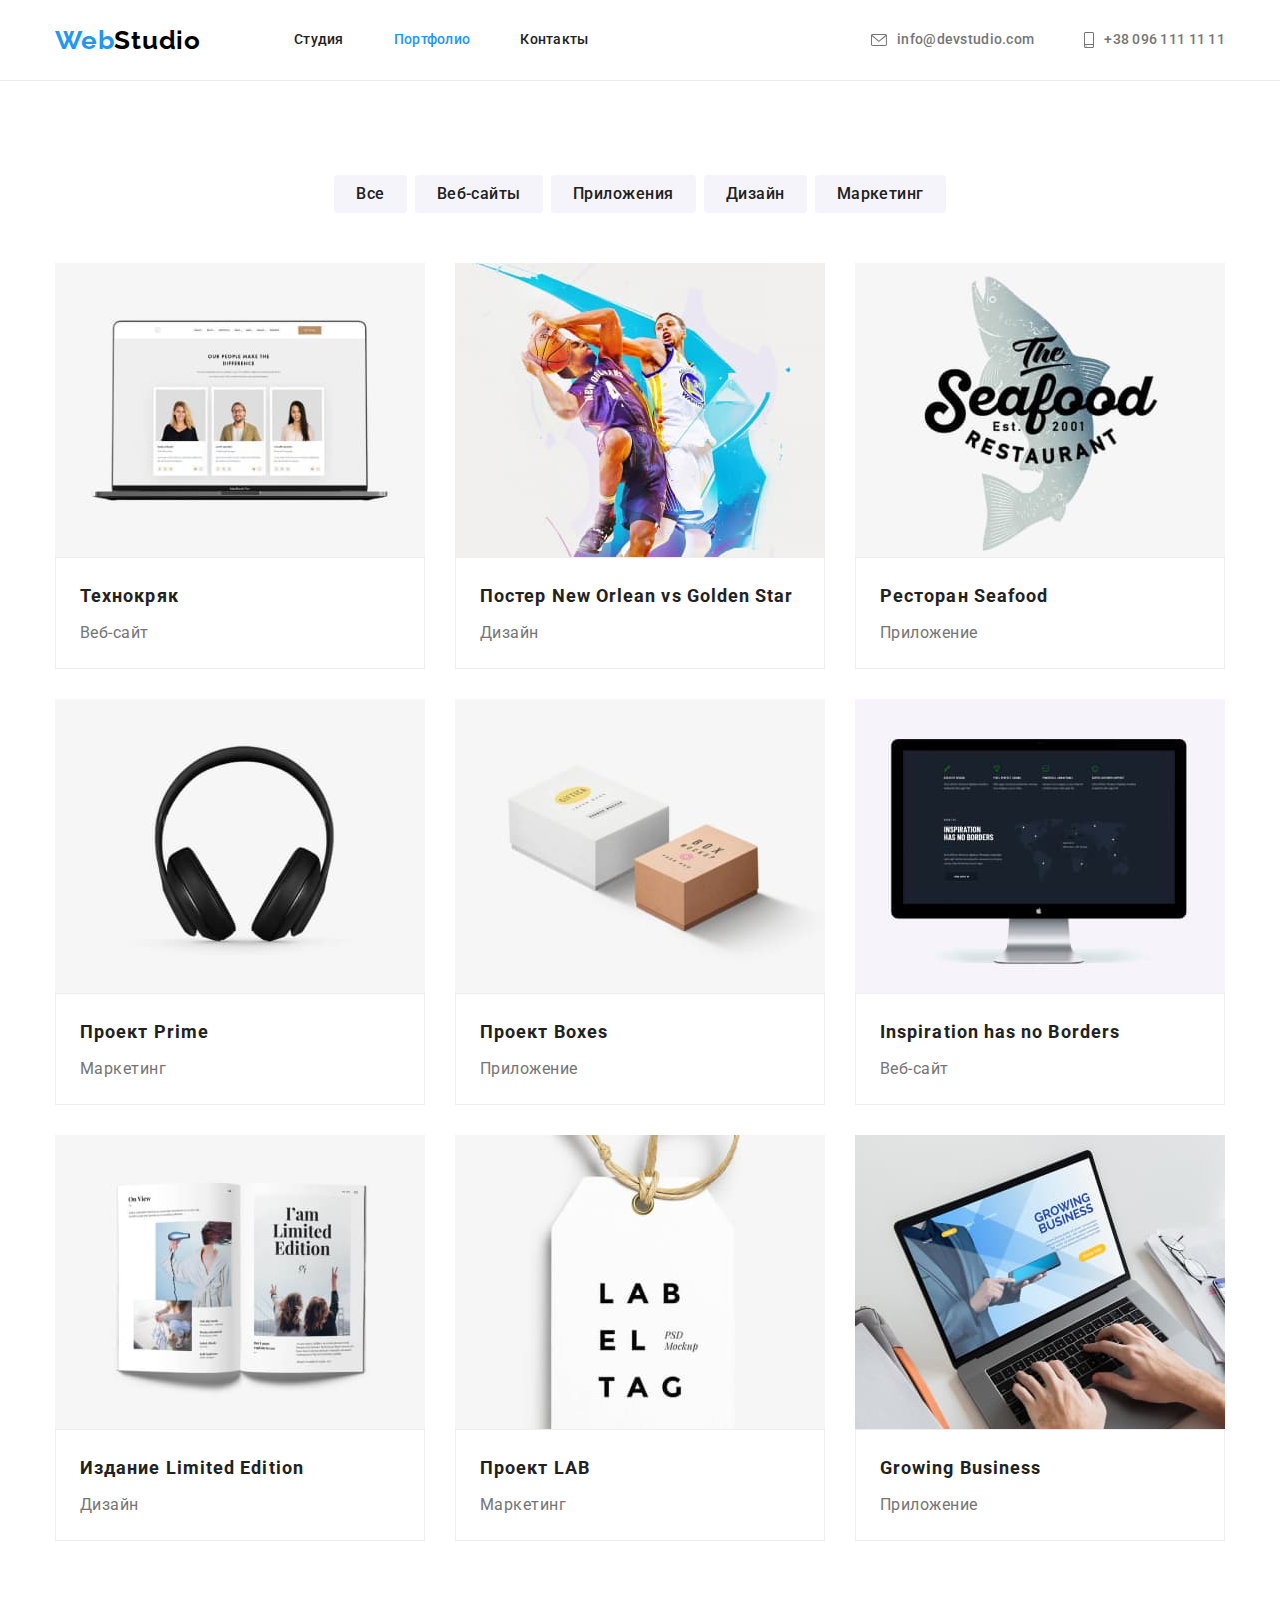
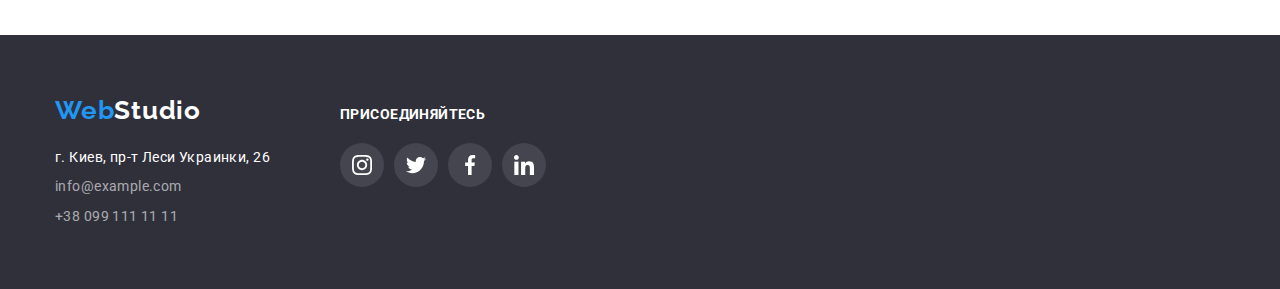
==== commit 0a3e9ea7: "fix logo margin and add wrap to clients" ====
--- a/portfolio.html
+++ b/portfolio.html
@@ -18,7 +18,7 @@
         <div class="container header-container">
             <nav class="navigation">
                 <ul class="nav-list list">
-                    <li class="nav-item">
+                    <li class="nav-item logo">
                         <a class="logo-link link" href="/">
                             <span class="web">Web</span><span class="studio">Studio</span>
                         </a>
--- a/css/styles..css
+++ b/css/styles..css
@@ -116,35 +116,13 @@
 
 /* HEADER-NAVIGATION */
 
-.web {
-  color: var(--accent-color);
-}
-
-.studio {
-  color: var(--black);
-}
-
-.logo-link {
-  display: block;
-  font-family: Raleway, sans-serif;
-  font-style: normal;
-  font-weight: 700;
-  font-size: 26px;
-  line-height: 1.19;
-  letter-spacing: 0.03em;
-  margin-right: 93px;
-}
-
 .header {
   border-bottom: 1px solid var(--header-border-bottom);
-  /* height: 80px; */
-
   align-content: center;
 }
 
 .header-container {
   display: flex;
-  /* height: 100%; */
   align-items: stretch;
 }
 
@@ -156,6 +134,14 @@
 .nav-list {
   display: flex;
   align-items: center;
+}
+
+.nav-item:last-child {
+  margin-right: 0px;
+}
+
+.nav-item {
+  margin-right: 50px;
 }
 
 .nav-item-link {
@@ -165,17 +151,32 @@
   font-size: 14px;
   line-height: 1.14;
   letter-spacing: 0.02em;
-  /* height: 100%; */
 
   padding-top: 32px;
   padding-bottom: 32px;
 }
-.nav-item:last-child {
-  margin-right: 0px;
-}
-
-.nav-item {
-  margin-right: 50px;
+
+.web {
+  color: var(--accent-color);
+}
+
+.studio {
+  color: var(--black);
+}
+
+.logo-link {
+  display: block;
+  font-family: Raleway, sans-serif;
+  font-style: normal;
+  font-weight: 700;
+  font-size: 26px;
+  line-height: 1.19;
+  letter-spacing: 0.03em;
+}
+
+.logo {
+  margin-right: 0;
+  margin-right: 93px;
 }
 
 .nav-item-link:hover,
@@ -470,17 +471,24 @@
 
 .clients-list {
   display: flex;
-  justify-content: center;
+  /* justify-content: center; */
   flex-wrap: wrap;
+
+  margin-left: -30px;
+  margin-top: -30px;
 }
 .clients-list-item {
   width: 170px;
   height: 92px;
-}
-
-.clients-list-item + .clients-list-item {
+
   margin-left: 30px;
-}
+  margin-top: 30px;
+  flex-basis: calc(100% / 6 - 30px);
+}
+
+/* .clients-list-item + .clients-list-item {
+  margin-left: 30px;
+} */
 
 .clients-list-link {
   width: 100%;
